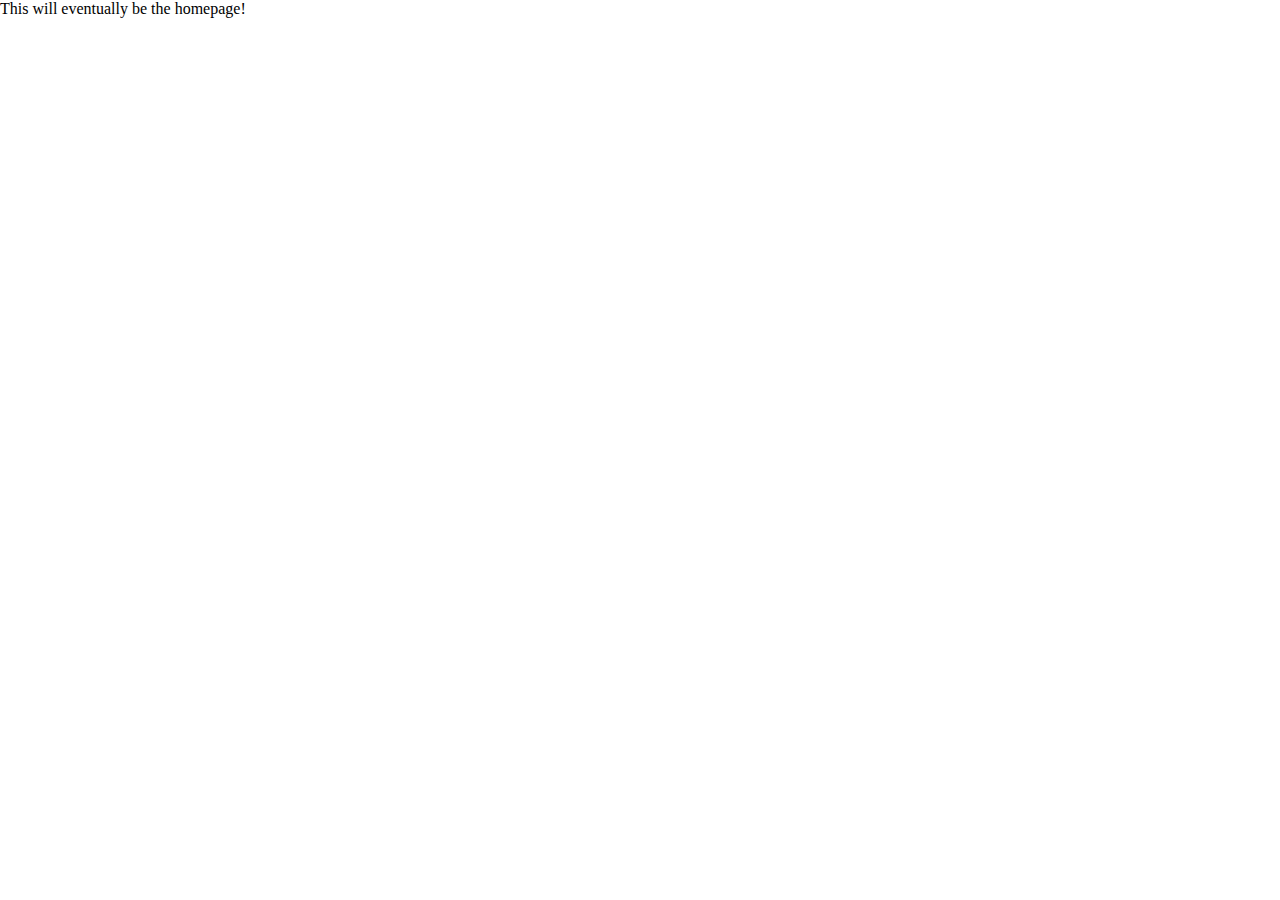
==== index.html @ 8a226684 "First Commit" ====
<!DOCTYPE html>
<html lang="en">
  <head>
    <title>Home</title>
    <link rel="stylesheet" href="style/reset.css">
  </head>

  <body>
    <p>
      This will eventually be the homepage!
    </p>
  </body>
</html>
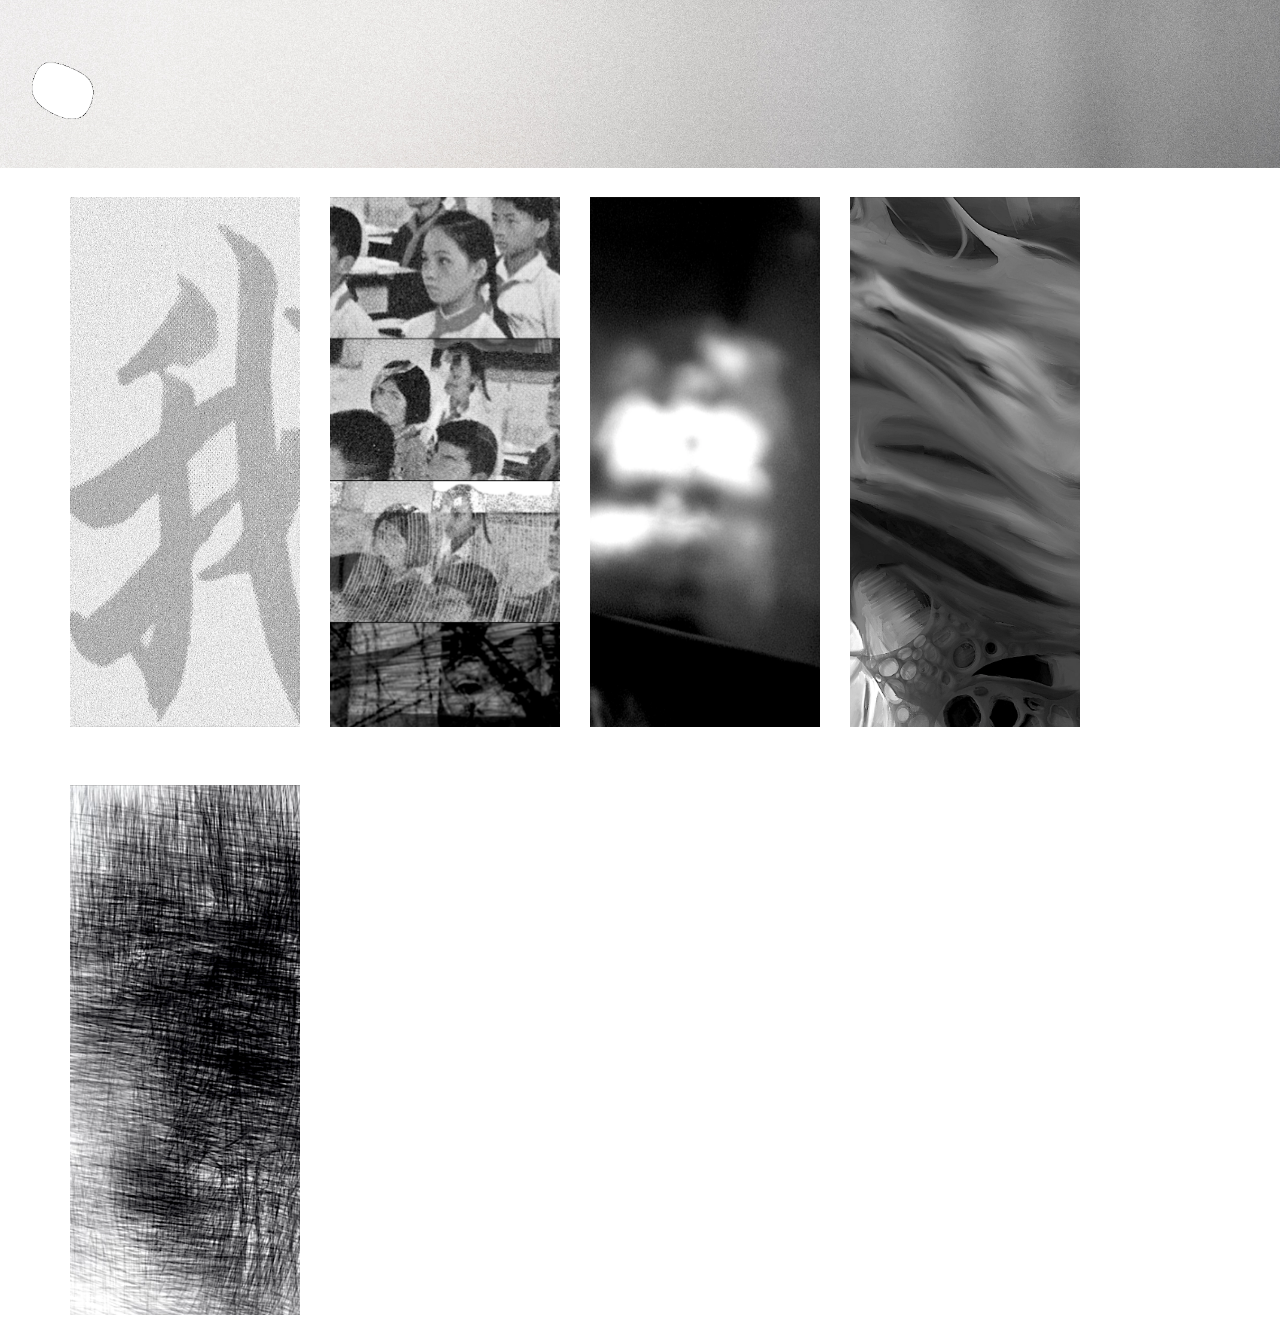
==== commit 2b3969e2: "Homepage Submission" ====
--- a/index.html
+++ b/index.html
@@ -1,13 +1,135 @@
-<!DOCTYPE html>
-<html lang="en">
-  <head>
-    <title>Home</title>
-    <link rel="stylesheet" href="style/reset.css">
-  </head>
-
-  <body>
-    <p>
-      This will eventually be the homepage!
-    </p>
-  </body>
-</html>
+<!DOCTYPE html>
+
+<html class="no-js"  lang="en">
+<link href="https://fonts.googleapis.com/css2?family=Raleway:ital,wght@0,100;0,200;0,300;0,400;0,500;0,600;0,900;1,200;1,300;1,400;1,500;1,600;1,900&display=swap" rel="stylesheet">
+<head>
+<meta charset="utf-8">
+<link rel="shortcut icon" href="images/Gif-About.gif" type="image/x-icon">
+<title>Homepage</title>
+
+
+<!-- Effet -->
+
+<link rel="stylesheet" href="Homepage-css/gallery/foundation.min.css"  type="text/css">
+<link rel="stylesheet" type="text/css" href="Homepage-css/gallery/set1.css" />
+
+<!-- Main Style -->
+
+<link rel="stylesheet" href="Homepage-css/main.css" type="text/css">
+
+<!-- Responsive Style -->
+
+<link href="Homepage-css/responsive.css" rel="stylesheet" type="text/css">
+
+</head>
+
+<body>
+
+<!-- header -->
+
+<head>
+  <style>
+    h1 a {
+      font-style: italic;
+    }
+  </style>
+  </head>
+ 
+  <body>
+    <h1>
+      <a href="about.html" title="Change-Title">
+        <img src="images/changing.gif" alt="CHANGE" title="Change-Title" width="130" height="130" />
+      </a>
+    </h1>
+  </body>
+  
+  <style>
+    body {
+      background-image: url('images/BG.jpg');
+      background-size: cover;
+    }
+</style>
+
+<!-- header -->
+
+<main class="main-wrapper" id="container"> 
+  
+  <!-- image masonry grid style Gallery ! -->
+  
+  <div class="wrapper">
+    <div class="">
+      <ul class="small-block-grid-2 medium-block-grid-3 large-block-grid-4 masonry">
+        <li class="masonry-item grid">
+          <figure class="Art-Image"> <img src="images/gallery/Image-1.png" alt="" />
+            <figcaption>
+              <h2>Drawing Numbers?</h2>
+              <p>What is "Change" to me: The begin creating, My Earliest Memory </p>
+              <a href="entry-1/Index.html">View more</a> </figcaption>
+          </figure>
+      
+        <li class="masonry-item grid">
+          <figure class="Art-Image"> <img src="images/gallery/Image-2.png" alt="" />
+            <figcaption>
+              <h2>Layers of Longing</h2>
+              <p class="description">A Series of Bittersweet Emotions Associated with My Nostalgia</p>
+              <a href="entry-2/Index.html">View more</a> </figcaption>
+          </figure>
+        </li>
+
+        <li class="masonry-item grid">
+          <figure class="Art-Image"> <img src="images/gallery/Image-3.png" alt="" />
+            <figcaption>
+              <h2>Suspended Memoir</h2>
+              <p class="description">Transforming my Dream Experiences</p>
+              <a href="entry-3/Index.html">View more</a> </figcaption>
+          </figure>
+        </li>
+        <li class="masonry-item grid">
+          <figure class="Art-Image"> <img src="images/gallery/Image-4.png" alt="" />
+            <figcaption>
+              <h2>Briding Dream and Reality: A Self-Portrait</h2>
+              <p class="description">A Complex Relationship between Dreams and Reality</p>
+              <a href="entry-4/Index.html">View more</a> </figcaption>
+          </figure>
+        </li>
+        <li class="masonry-item grid">
+          <figure class="Art-Image"> <img src="images/gallery/Image-5.png" alt="" />
+            <figcaption>
+              <h2>Bite</h2>
+              <p class="description">A Representation of Pressure</p>
+              <a href="entry-5/Index.html">View more</a> </figcaption>
+          </figure>
+        </li>
+        
+      </ul>
+    </div>
+  </div>
+</main>
+
+<style>
+  .Art-Image img {
+  border: 0 !important;
+  outline: none !important;
+}
+
+</style>
+<style>
+  .Art-Image {
+
+    
+  background-size: contain !important;
+  background-repeat: no-repeat !important;
+  background-position: center center !important;
+  /* You can set a fixed width and height for the figure to control its size */
+  width: 150px !important;
+  height: 530px !important;
+}
+
+</style>
+
+
+
+<!-- Image Gallery --> 
+      
+</body>
+</html>--- a/Homepage-css/gallery/set1.css
+++ b/Homepage-css/gallery/set1.css
@@ -0,0 +1,321 @@
+
+
+.grid {
+
+	position: relative;
+
+	margin:0;
+
+	padding:0;
+
+	max-width: 100%;
+
+	list-style: none;
+
+	text-align: center;
+
+	
+
+}
+
+
+
+/* Common style */
+
+.grid figure {
+
+	position: relative;
+
+	float: left;
+
+	overflow: hidden;
+
+	min-width: 100%;
+
+	max-width: 100%;
+
+	max-height: 100%;
+
+	width: 100%;
+
+	background: #222222;
+
+	text-align: center;
+
+	cursor: pointer;
+
+	
+
+}
+
+
+.grid figure img {
+
+	position: relative;
+
+	display: block;
+
+	min-height: 100%;
+
+	max-width: 100%;
+
+	opacity: 1;
+
+
+
+}
+
+
+
+.grid figure figcaption {
+
+	padding: 2em;
+
+
+
+	text-transform: uppercase;
+
+	font-size: 1.25em;
+
+	-webkit-backface-visibility: hidden;
+
+	backface-visibility: hidden;
+
+}
+
+
+
+.grid figure figcaption::before,
+
+.grid figure figcaption::after {
+
+	pointer-events: none;
+
+}
+
+
+
+.grid figure figcaption,
+
+.grid figure figcaption > a {
+
+	position: absolute;
+
+	top: 0;
+
+	left: 0;
+
+	width: 100%;
+
+	height: 100%;
+
+}
+
+
+
+.grid figure figcaption > a {
+
+	z-index: 1000;
+
+	text-indent: 200%;
+
+	white-space: nowrap;
+
+	font-size: 0;
+
+	opacity: 0;
+
+}
+
+
+
+.grid figure h2 {
+
+	word-spacing: -0.15em;
+
+	font-weight: normal;
+
+	color: #fff;
+
+	font-family: 'Raleway', sans-serif;
+
+}
+
+
+
+.grid figure h2 span {
+
+	font-weight: 800;
+
+}
+
+
+
+.grid figure h2,
+
+.grid figure p {
+
+	margin: 0;
+
+	color: #fff;
+
+}
+
+
+
+.grid figure p {
+
+	letter-spacing: 1px;
+
+	font-size: 68.5%;
+
+	color: #fff; text-transform:capitalize
+
+}
+
+.icon-pan{ color:#FFF; background-color:rgba(52,52,52,0.6); padding:2px 8px; border-radius:3px; margin:0 5px; text-align:center; font-weight:normal}
+
+.icon-pan i{ color:#FFF}
+
+
+figure.Art-Image {
+
+	background: #343434;
+
+}
+
+
+
+figure.Art-Image img {
+
+	max-width: none;
+
+	width: -webkit-calc(100% + 20px);
+
+	width: calc(100% + 20px);
+
+	-webkit-transition: opacity 0.35s, -webkit-transform 0.35s;
+
+	transition: opacity 0.35s, transform 0.35s;
+
+	-webkit-transform: translate3d(-10px,0,0);
+
+	transform: translate3d(-10px,0,0);
+
+	-webkit-backface-visibility: hidden;
+
+	backface-visibility: hidden;
+
+}
+
+
+
+figure.Art-Image:hover img {
+
+	opacity: 0.4;
+
+	-webkit-transform: translate3d(0,0,0);
+
+	transform: translate3d(0,0,0);
+
+}
+
+
+
+figure.Art-Image figcaption {
+
+	text-align: left;
+
+}
+
+
+
+figure.Art-Image h2 {
+
+	position: relative;
+
+	overflow: hidden;
+
+	padding: 0.5em 0;
+
+	opacity: 0;
+
+	-webkit-transition: opacity 0.35s, -webkit-transform 0.35s;
+
+	transition: opacity 0.35s, transform 0.35s;
+
+	-webkit-transform: translate3d(100%,0,0);
+
+	transform: translate3d(100%,0,0);
+
+}
+
+
+
+figure.Art-Image h2::after {
+
+	position: absolute;
+
+	bottom: 0;
+
+	left: 0;
+
+	width: 100%;
+
+	height: 3px;
+
+	
+
+	content: '';
+
+	-webkit-transition: -webkit-transform 0.35s;
+
+	transition: transform 0.35s;
+
+	-webkit-transform: translate3d(-100%,0,0);
+
+	transform: translate3d(-100%,0,0);
+
+}
+
+
+
+figure.Art-Image:hover h2::after {
+
+	-webkit-transform: translate3d(0,0,0);
+
+	transform: translate3d(0,0,0);
+
+	
+
+}
+
+
+
+figure.Art-Image p {
+
+	padding: 1em 0;
+
+	opacity: 0;
+
+	-webkit-transition: opacity 0.35s, -webkit-transform 0.35s;
+
+	transition: opacity 0.35s, transform 0.35s;
+
+	-webkit-transform: translate3d(100%,0,0);
+
+	transform: translate3d(100%,0,0);
+
+}
+
+
+
+figure.Art-Image:hover p,figure.Art-Image:hover h2 {
+
+	opacity: 1;
+
+	-webkit-transform: translate3d(0,0,0);
+
+	transform: translate3d(0,0,0);
+
+}--- a/Homepage-css/main.css
+++ b/Homepage-css/main.css
@@ -0,0 +1,186 @@
+
+/* ==========================================================================
+
+	FONT!
+
+========================================================================== */
+
+@import 'https://fonts.googleapis.com/css2?family=Raleway:ital,wght@0,100;0,200;0,300;0,400;0,500;0,600;0,900;1,200;1,300;1,400;1,500;1,600;1,900&display=swap';
+
+
+/* general Styles! */
+
+.Art-Image img {
+	border: 0 !important;
+	outline: none !important;
+  }
+  
+h1, h2, h3, h4, h5 ,h6, body, title, header {font-family: 'Raleway', sans-serif}
+
+body{ background-color:#FFF; font-family: 'Raleway', sans-serif; color:#848484; font-weight:300; font-size:14px; line-height:27px; overflow-x: none}
+
+article, aside, details, figcaption, figure, footer, header, hgroup, menu, nav, section, img, main {display: block}
+
+blockquote:before, blockquote:after, q:before, q:after {content: '';content: none;}
+
+h1,h2,h3,h4,h5,h6{ color:#343434}
+
+::-moz-selection {background: #222222;color:#ffF;text-shadow: none;}
+
+::selection {background: #222222;color:#ffF;text-shadow: none;}
+
+a,input,textarea,button,body,img{transition-delay: 0s;transition-duration: 0.6s;transition-property: all;transition-timing-function: ease;}
+
+
+img {
+	border: none;
+  }
+  
+
+a {text-decoration: none;outline: none;color: #222222;}
+
+a:hover{ text-decoration:none; color:#222222}
+
+a:focus, img:focus, button:focus, .btn:focus {outline:none;text-decoration: none;}
+
+/* Header! */
+
+.header { padding-top:22px; padding-bottom:3px}
+
+.header.header-fixed-top{ width:100%; position:fixed; top:0;background-color:rgba(255,255,255,0.9); z-index:60; padding:10px 0}
+
+.header.header-fixed-top .menu-expanded{ padding-top:15px}
+
+.header hgroup{ padding:0 15px; overflow:hidden}
+
+.header hgroup h1{ padding:0; margin:0}
+
+.header hgroup h1 a{ display:block; float:left; max-width:81px}
+
+/*Complicated Animation ahhhh*/
+
+.over {transform: scale(100);transition: all 0.350s ease-in;cursor: default;}
+
+.linea1 {background: #222222;height: 2px;width: 15px;position: absolute;right: 33px;top: 33px;z-index:90;transition: all 0.3s;opacity:0}
+
+.linea1.overL1,.linea3.overL3{opacity:1}
+
+.linea2 {background: #222222;height: 2px;width: 15px;position: absolute;right: 33px;top: 38px;opacity: 1;transition: opacity 0.5s;z-index:90;opacity:0}
+
+.linea3 {background: #222222;height: 2px;width: 15px;position: absolute;right: 33px;top: 43px;z-index:90;opacity:0}
+
+.overL1 {animation: closetop 1s forwards;animation-direction: alternate;cursor: pointer;}
+
+.overL2 {opacity: 0;transition: opacity 0.5s;cursor: pointer;}
+
+.overL3 {animation: closebottom 1s forwards;animation-direction: alternate;cursor: pointer;}
+
+@keyframes closetop {
+
+0% {transform: translateY(5px) rotate(0deg);}
+
+25% {transform: translateY(5px) rotate(0deg);}
+
+75% {transform: translateY(5px) rotate(-45deg);}
+
+100% {transform: translateY(5px) rotate(-45deg);}
+
+}
+
+@keyframes closebottom {
+
+0% {transform: translateY(0px) rotate(0deg);}
+
+25% {transform: translateY(-5px) rotate(0deg);}
+
+75% {transform: translateY(-5px) rotate(45deg);}
+
+100% {transform: translateY(-5px) rotate(45deg);}
+
+}
+
+.main-menu {visibility: hidden;text-align:center;opacity: 0;transition: all 0.300s;transition-delay: 0s;}
+
+.overmain {visibility: visible;background-color:rgba(255,255,255,0.8);opacity: 1; z-index:60; top:0;padding-top:10%;transition: all 0.400s;
+
+ transition-delay: 0.370s;}
+
+.main-menu ul {list-style-type: none; text-align:center; margin:0; padding:0; }
+
+.main-menu ul li {width:100%; display:inline-block;font-family: 'Raleway', sans-serif; text-transform:uppercase; font-size:30px; margin-bottom:30px; font-weight:400; position:relative;z-index:1;  transition: all 0.400s;transition-delay: 0.370s;}
+
+.main-menu ul li{ position:relative; ; }
+
+.main-menu ul li:after {content: "";position:absolute;bottom:52%; left:0; right:0; margin:0 auto;width:0; height:1px;background:#222222;
+
+z-index:2;transition: width 0.3s; z-index:1}
+
+.main-menu ul li:hover:after{ width:15%; }
+
+.main-menu ul li.active:after{ width:15%;}
+
+.main-menu ul li a {text-decoration: none; color:#222222; position:relative; z-index:2; display:block}
+
+/* Main Box */
+
+.main-wrapper,.main-wrapper-inner{background-color:#FFF;position:relative; z-index:6;}
+
+.wrapper{background-color:#FFF; padding:0 25px;position:relative; z-index:6; margin-bottom:396px}
+
+/* Footer Sizing + Styles */
+
+.footer{ background-color:#222222; position:fixed; z-index:1; width:100%; bottom:0; left:0; right:0; padding-top:104px; padding-bottom:115px; text-align:center; color:#999999; font-size:10px; letter-spacing:1px; font-weight:400}
+
+.footer a{ color:#999999;}
+
+.footer a:hover{ color:#FFF}
+
+.footer img{ margin:0 auto}
+
+.footer h3{ text-align:center; color:#FFF;font-family: 'Raleway', sans-serif; text-transform:uppercase; letter-spacing:2px; font-size:21px; position:relative}
+
+.footer h3:after{ content:""; margin:0 auto; display:block; position:absolute; bottom:-20px; left:0; right:0; width:63px; height:3px; background-color:#FFF}
+
+.footer p{ line-height:12px; font-weight:300}
+
+.footer-bot{ padding-top:58px}
+
+.copy-right{ padding-top:14px}
+
+.padding-top{ padding-top:16px}
+
+.made-by i{ color:#e8496a}
+
+.social{ text-align:center; padding:0; margin:0; list-style:none}
+
+.social li{ display:inline-block; margin:0 5px; font-size:12px}
+
+
+
+.main-wrapper-inner{ margin-bottom:396px}
+
+.wrapper-inner{ margin:auto; width:100%; max-width:1031px; padding-top:71px; padding-bottom:20px}
+
+.inner-left{ float:left; width:100%; max-width:331px}
+
+.inner-right{ float:right; width:100%; max-width:700px}
+
+.wrapper-inner p{ color:#343434; font-size:13px; line-height:30px; font-weight:400;padding-bottom:20px; font-weight:300}
+
+/* Details */
+
+.details-content,.about-content,.contact-wrapper{ overflow:hidden}
+
+.details-left header h3,.about-content h3{ color:#343434; margin-top:0}
+
+.details-left header h4,.details-left header h5{ font-size:13px; margin-top:0; font-weight:400}
+
+.details-left header h4{ font-weight:600; padding-top:22px}
+
+.details-content header{ margin-bottom:67px}
+
+.details-content header h2,.details-content header h3{ font-size:13px; font-weight:400;margin-top:0}
+
+.details-content header h2{ font-weight:600; }
+
+.details-image{ margin-bottom:80px}
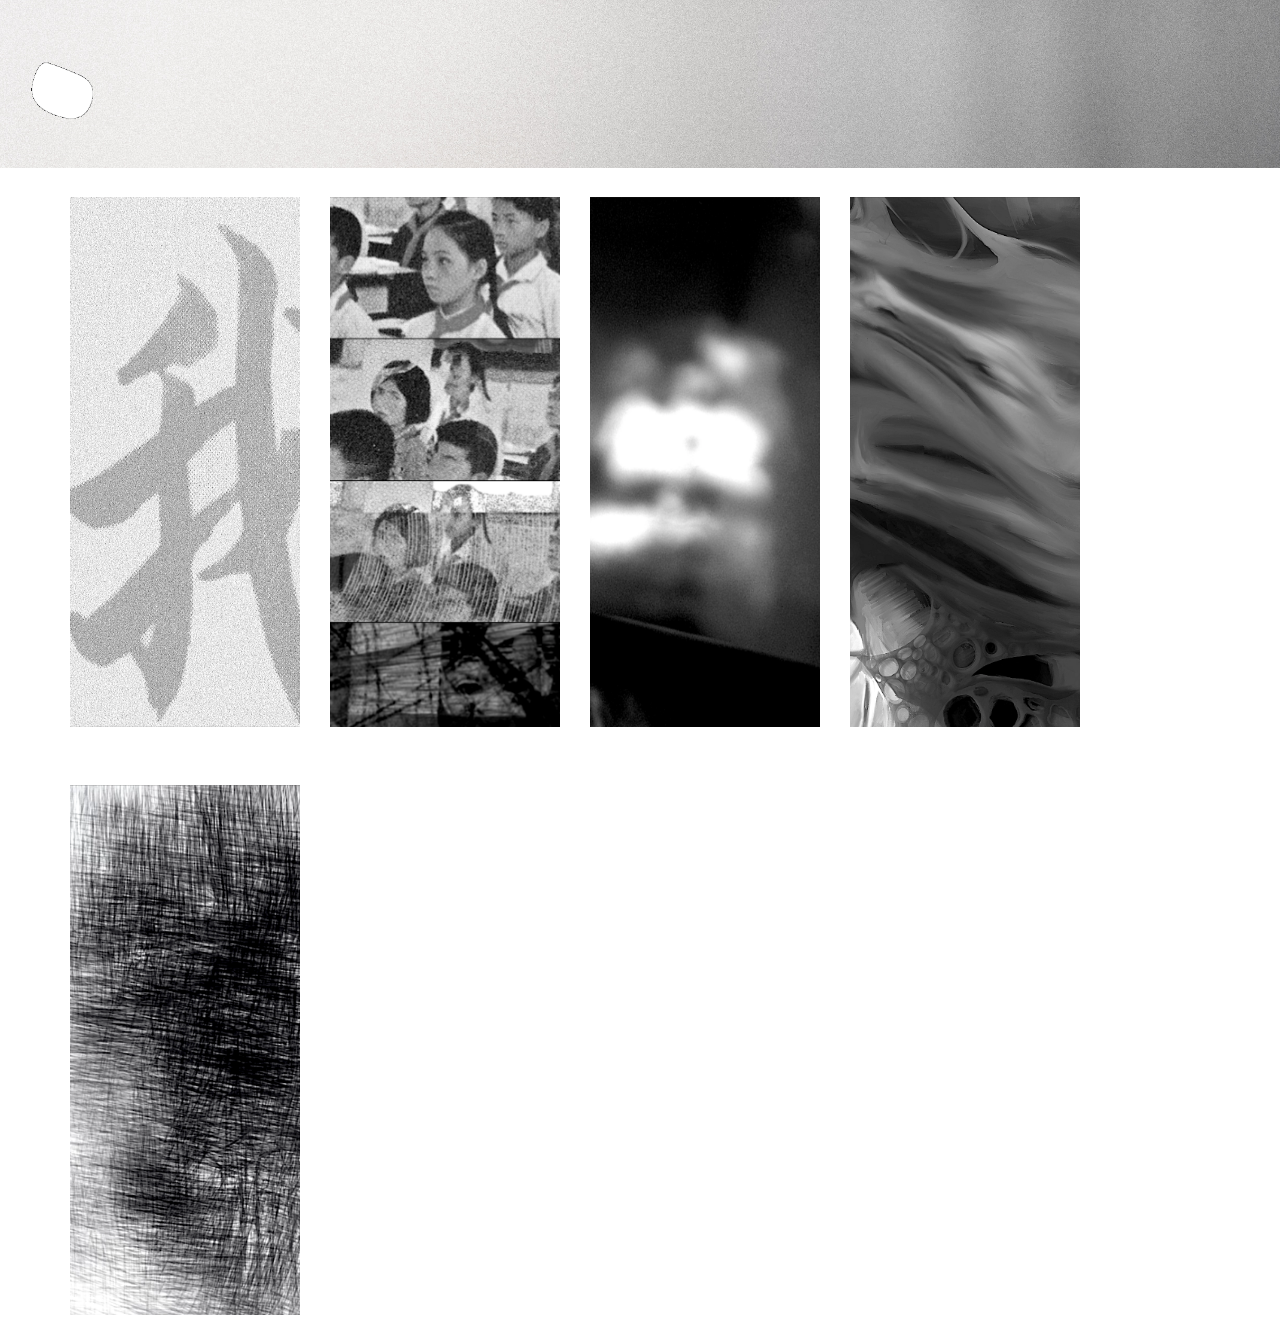
==== commit c60f4675: "Revision for Homepage" ====
--- a/index.html
+++ b/index.html
@@ -72,7 +72,7 @@
             <figcaption>
               <h2>Layers of Longing</h2>
               <p class="description">A Series of Bittersweet Emotions Associated with My Nostalgia</p>
-              <a href="entry-2/Index.html">View more</a> </figcaption>
+              <a href="entry-2/index.html">View more</a> </figcaption>
           </figure>
         </li>
 
@@ -81,7 +81,7 @@
             <figcaption>
               <h2>Suspended Memoir</h2>
               <p class="description">Transforming my Dream Experiences</p>
-              <a href="entry-3/Index.html">View more</a> </figcaption>
+              <a href="entry-3/index.html">View more</a> </figcaption>
           </figure>
         </li>
         <li class="masonry-item grid">
@@ -89,7 +89,7 @@
             <figcaption>
               <h2>Briding Dream and Reality: A Self-Portrait</h2>
               <p class="description">A Complex Relationship between Dreams and Reality</p>
-              <a href="entry-4/Index.html">View more</a> </figcaption>
+              <a href="entry-4/index.html">View more</a> </figcaption>
           </figure>
         </li>
         <li class="masonry-item grid">
@@ -97,7 +97,7 @@
             <figcaption>
               <h2>Bite</h2>
               <p class="description">A Representation of Pressure</p>
-              <a href="entry-5/Index.html">View more</a> </figcaption>
+              <a href="entry-5/index.html">View more</a> </figcaption>
           </figure>
         </li>
         
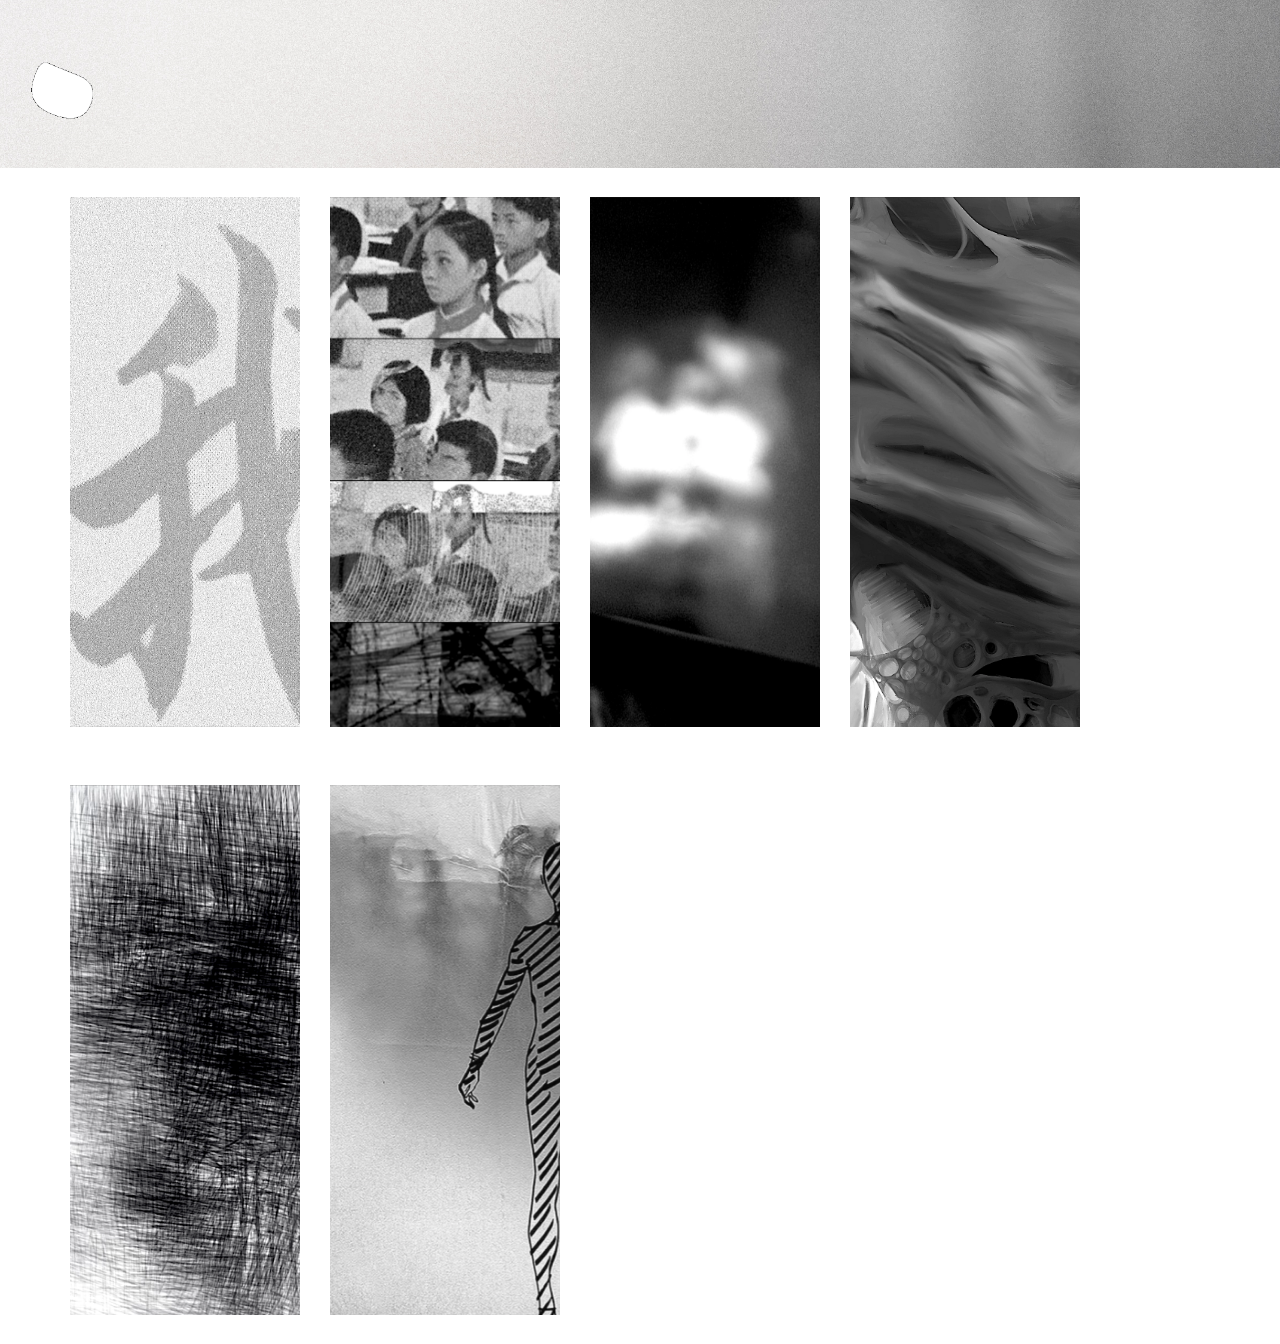
==== commit 8d26fbf3: "Entry 6 Submission" ====
--- a/index.html
+++ b/index.html
@@ -63,7 +63,7 @@
           <figure class="Art-Image"> <img src="images/gallery/Image-1.png" alt="" />
             <figcaption>
               <h2>Drawing Numbers?</h2>
-              <p>What is "Change" to me: The begin creating, My Earliest Memory </p>
+              <p>What is "Change" to me: To begin creating, My Earliest Memory </p>
               <a href="entry-1/Index.html">View more</a> </figcaption>
           </figure>
       
@@ -72,7 +72,7 @@
             <figcaption>
               <h2>Layers of Longing</h2>
               <p class="description">A Series of Bittersweet Emotions Associated with My Nostalgia</p>
-              <a href="entry-2/index.html">View more</a> </figcaption>
+              <a href="entry-2/Index.html">View more</a> </figcaption>
           </figure>
         </li>
 
@@ -81,7 +81,7 @@
             <figcaption>
               <h2>Suspended Memoir</h2>
               <p class="description">Transforming my Dream Experiences</p>
-              <a href="entry-3/index.html">View more</a> </figcaption>
+              <a href="entry-3/Index.html">View more</a> </figcaption>
           </figure>
         </li>
         <li class="masonry-item grid">
@@ -89,7 +89,7 @@
             <figcaption>
               <h2>Briding Dream and Reality: A Self-Portrait</h2>
               <p class="description">A Complex Relationship between Dreams and Reality</p>
-              <a href="entry-4/index.html">View more</a> </figcaption>
+              <a href="entry-4/Index.html">View more</a> </figcaption>
           </figure>
         </li>
         <li class="masonry-item grid">
@@ -97,9 +97,18 @@
             <figcaption>
               <h2>Bite</h2>
               <p class="description">A Representation of Pressure</p>
-              <a href="entry-5/index.html">View more</a> </figcaption>
+              <a href="entry-5/Index.html">View more</a> </figcaption>
           </figure>
         </li>
+        <li class="masonry-item grid">
+          <figure class="Art-Image"> <img src="images/gallery/Image-6.png" alt="" />
+            <figcaption>
+              <h2>Bite</h2>
+              <p class="description">A 12 Page Zine Spread: When Art Becomes Dull</p>
+              <a href="entry-6/Index.html">View more</a> </figcaption>
+          </figure>
+        </li>
+        
         
       </ul>
     </div>
@@ -132,4 +141,4 @@
 <!-- Image Gallery --> 
       
 </body>
-</html>+</html>
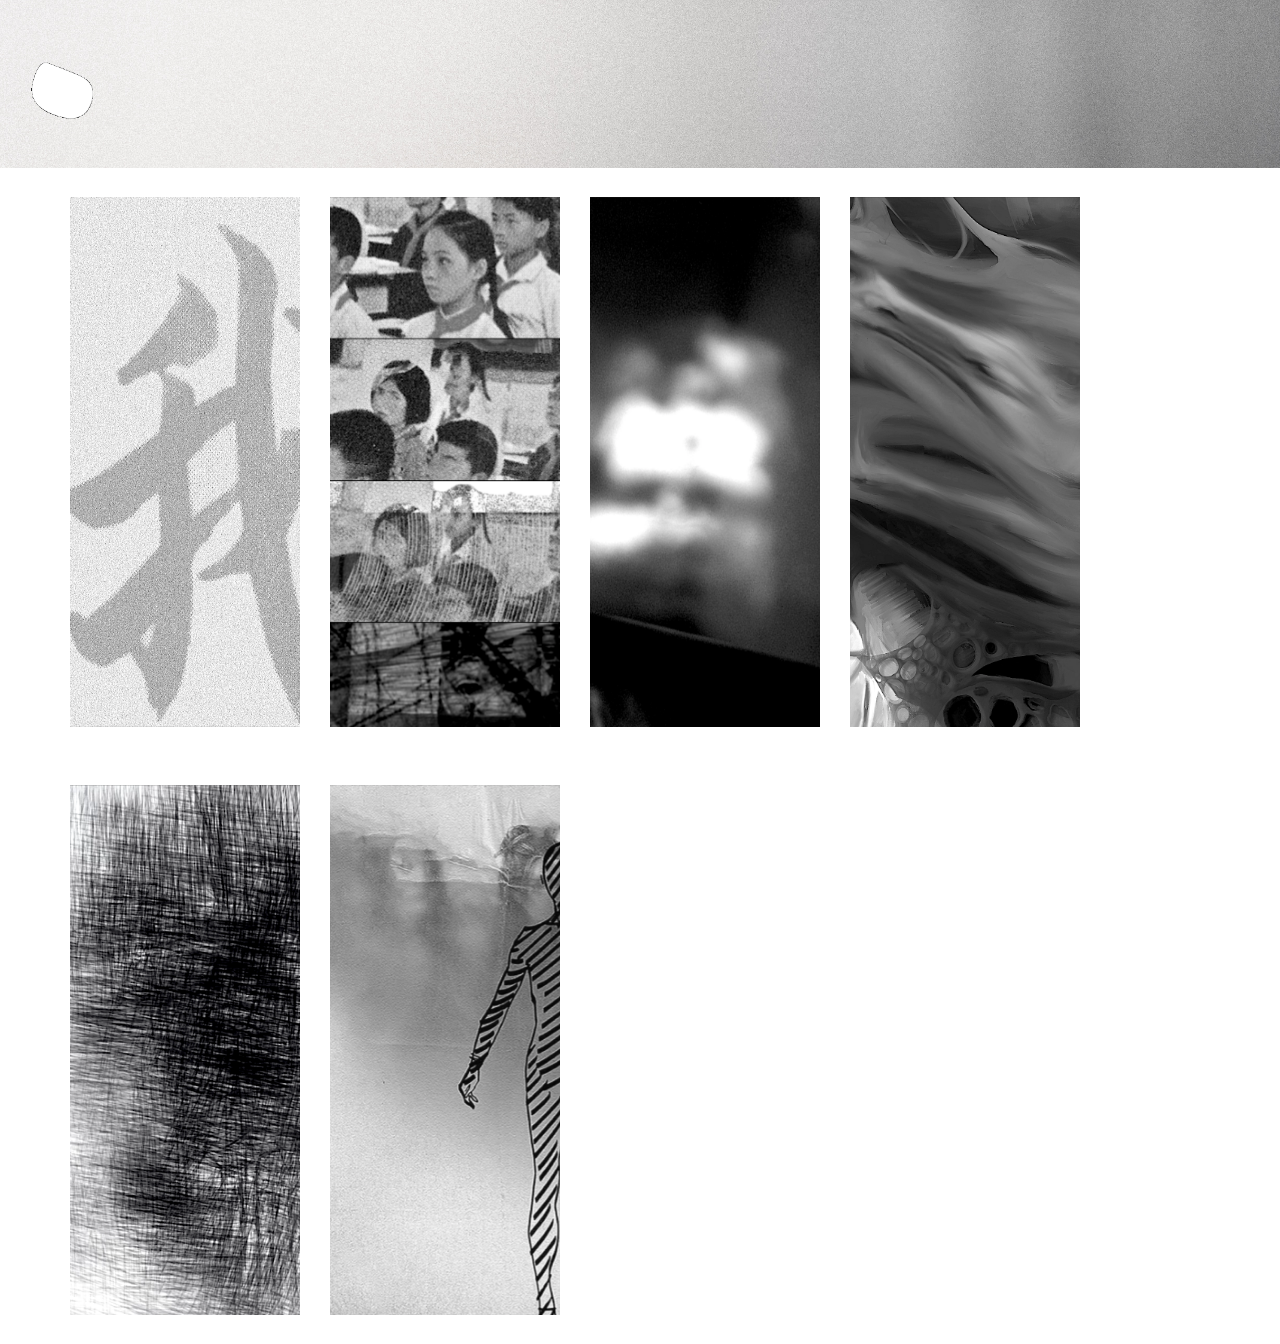
==== commit 6df4c872: "Entry-6" ====
--- a/index.html
+++ b/index.html
@@ -20,11 +20,9 @@
 <!-- Responsive Style -->
 
 <link href="Homepage-css/responsive.css" rel="stylesheet" type="text/css">
-
 </head>
 
 <body>
-
 <!-- header -->
 
 <head>
@@ -103,13 +101,11 @@
         <li class="masonry-item grid">
           <figure class="Art-Image"> <img src="images/gallery/Image-6.png" alt="" />
             <figcaption>
-              <h2>Bite</h2>
+              <h2>Dread</h2>
               <p class="description">A 12 Page Zine Spread: When Art Becomes Dull</p>
               <a href="entry-6/Index.html">View more</a> </figcaption>
           </figure>
         </li>
-        
-        
       </ul>
     </div>
   </div>
@@ -120,12 +116,7 @@
   border: 0 !important;
   outline: none !important;
 }
-
-</style>
-<style>
   .Art-Image {
-
-    
   background-size: contain !important;
   background-repeat: no-repeat !important;
   background-position: center center !important;
@@ -135,10 +126,6 @@
 }
 
 </style>
-
-
-
-<!-- Image Gallery --> 
       
 </body>
 </html>
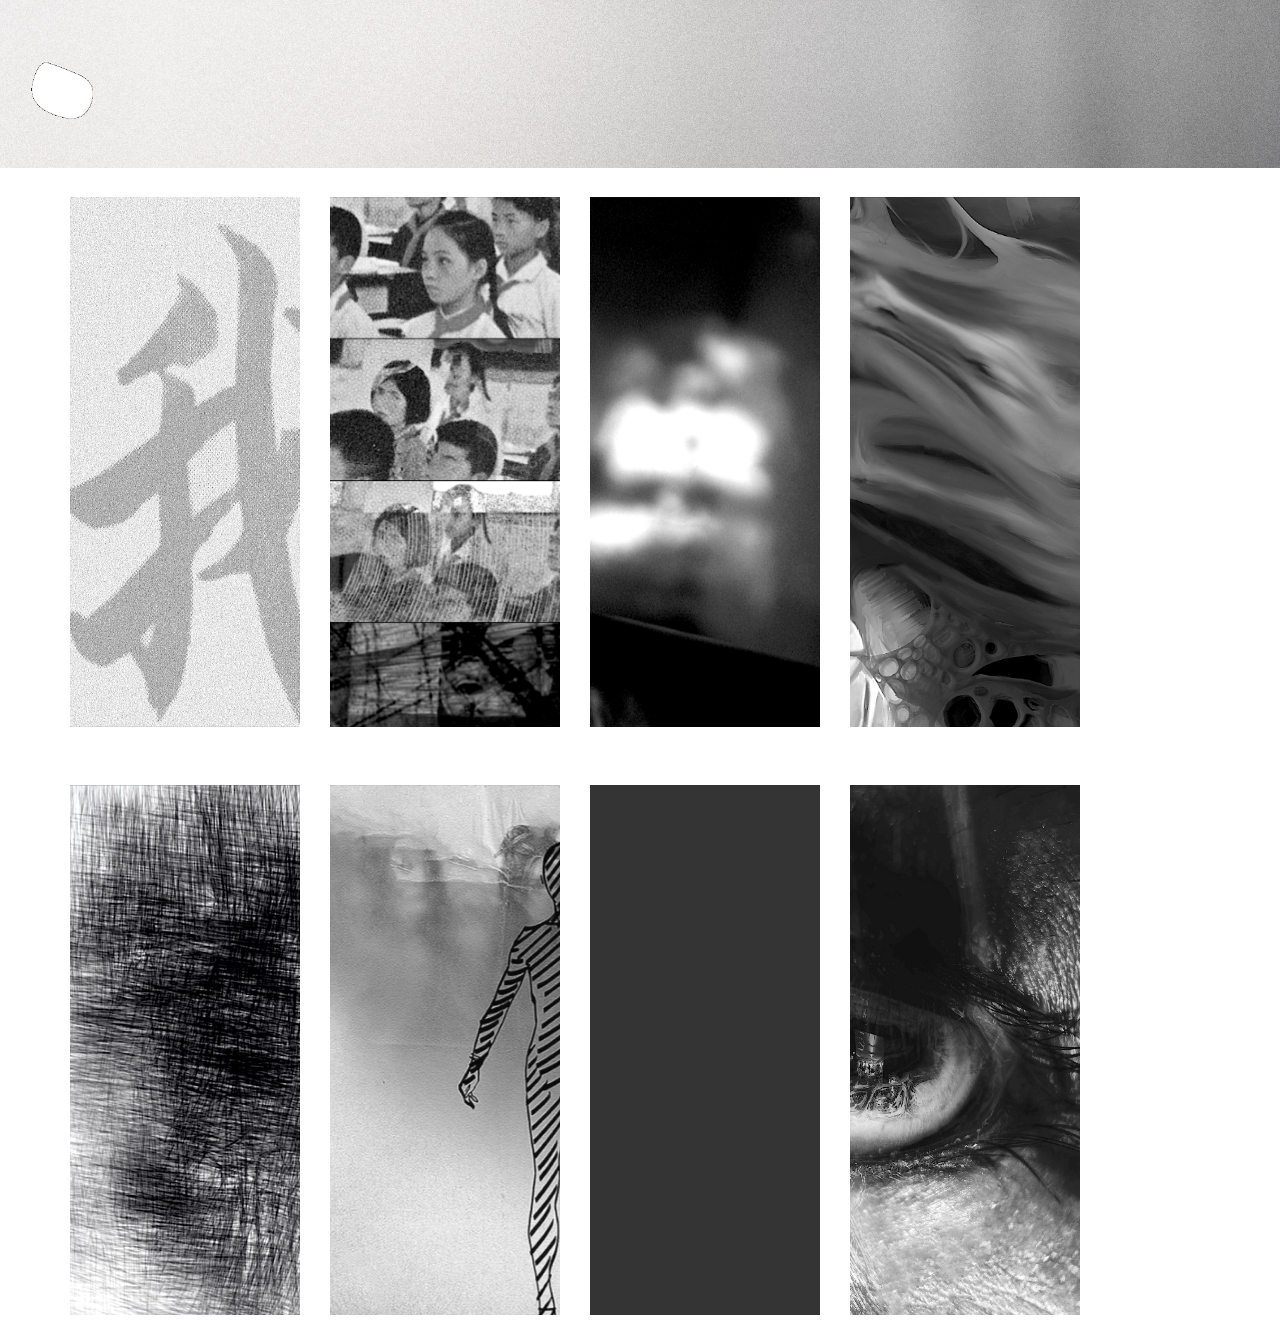
==== commit 302b6f46: "Homepage update" ====
--- a/index.html
+++ b/index.html
@@ -106,6 +106,22 @@
               <a href="entry-6/Index.html">View more</a> </figcaption>
           </figure>
         </li>
+        <li class="masonry-item grid">
+          <figure class="Art-Image"> <img src="images/gallery/Image-7.png" alt="" />
+            <figcaption>
+              <h2>Our Virtue</h2>
+              <p class="description">A Digital Painting: Isolation, Fear, Compassion</p>
+              <a href="entry-7/Index.html">View more</a> </figcaption>
+          </figure>
+        </li>
+        <li class="masonry-item grid">
+          <figure class="Art-Image"> <img src="images/gallery/Image-8.png" alt="" />
+            <figcaption>
+              <h2>Looking Down the Ladder</h2>
+              <p class="description">An Experimental Film: Where our morality lies</p>
+              <a href="entry-8/Index.html">View more</a> </figcaption>
+          </figure>
+        </li>
       </ul>
     </div>
   </div>
@@ -120,12 +136,15 @@
   background-size: contain !important;
   background-repeat: no-repeat !important;
   background-position: center center !important;
-  /* You can set a fixed width and height for the figure to control its size */
+  
   width: 150px !important;
   height: 530px !important;
 }
 
 </style>
       
+
 </body>
+
+
 </html>
